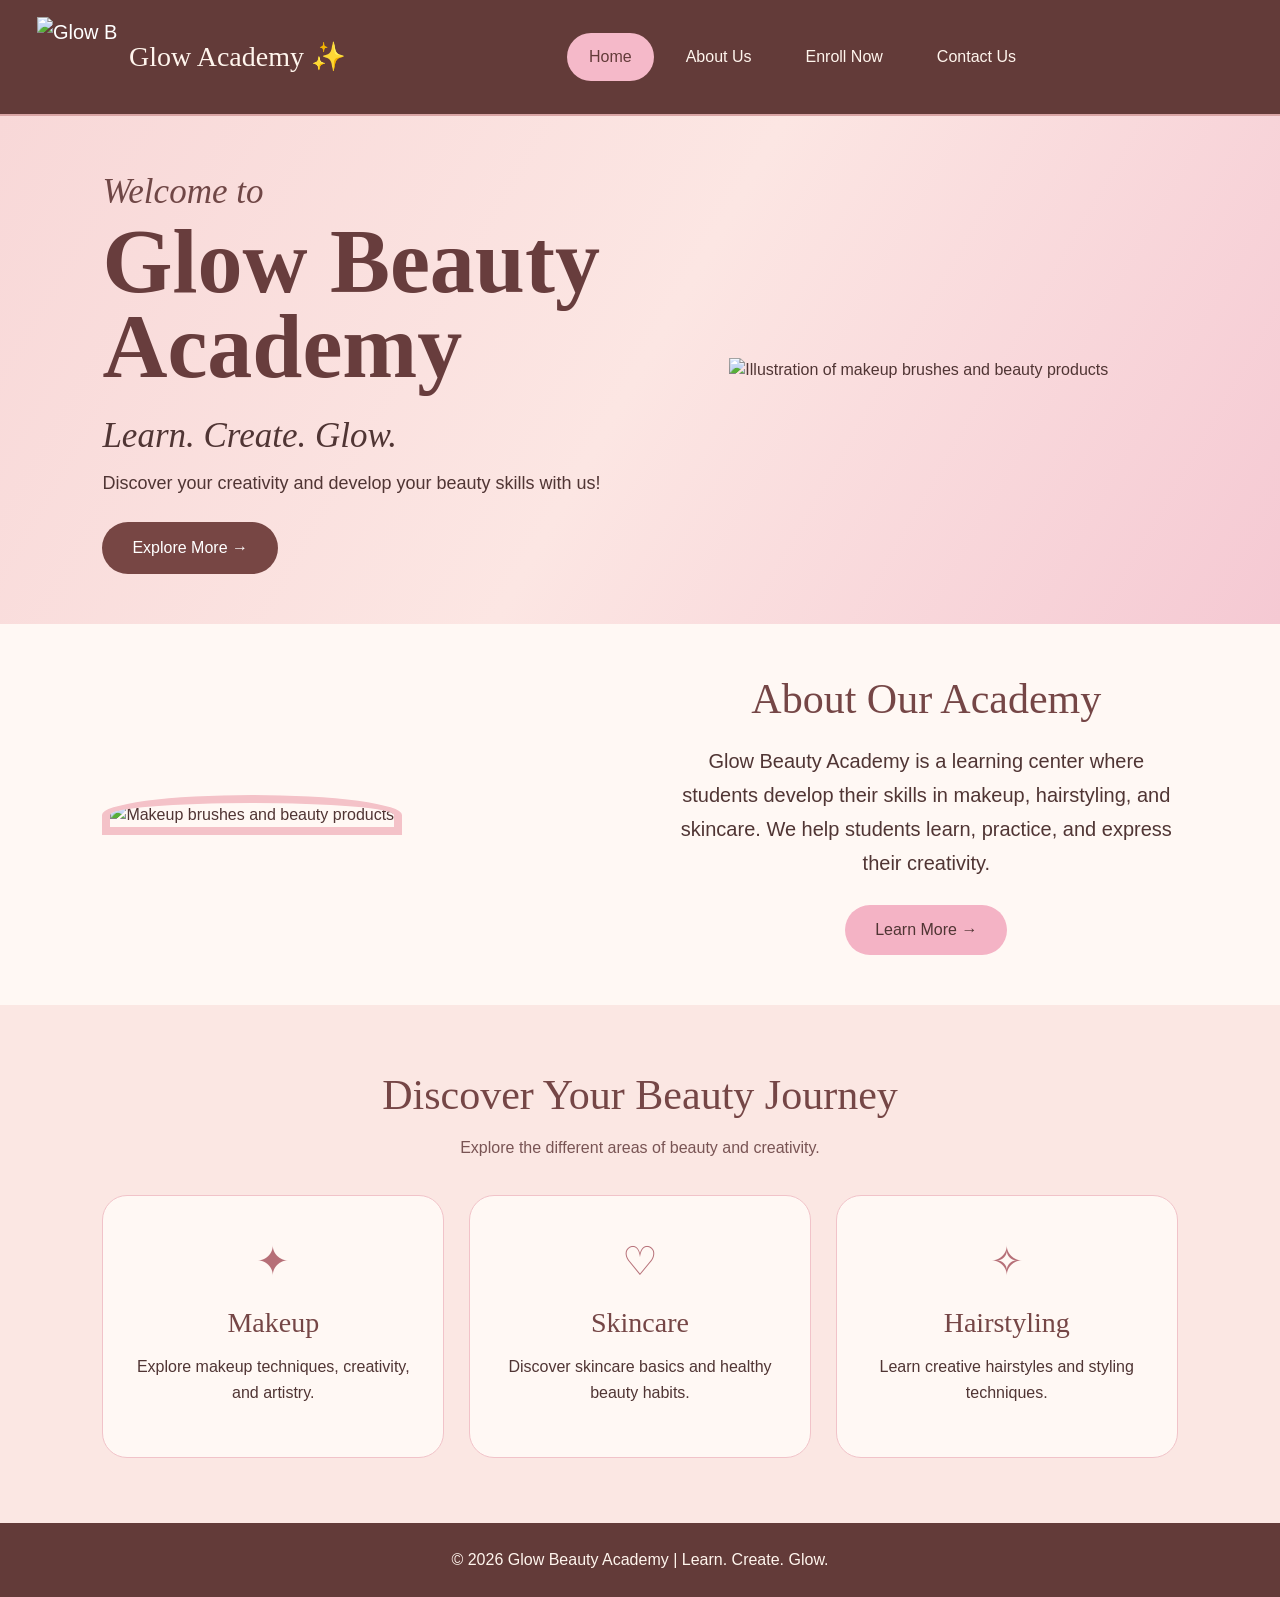
==== index.html @ 5b2344ee "Add files via upload" ====
<!DOCTYPE html>
<html lang="en">
<head>
    <title>Glow Beauty Academy | Home</title>
    <meta charset="utf-8">
    <meta name="viewport" content="width=device-width, initial-scale=1">

    <link href="https://cdn.jsdelivr.net/npm/bootstrap@5.3.3/dist/css/bootstrap.min.css" rel="stylesheet">
    <script src="https://cdn.jsdelivr.net/npm/bootstrap@5.3.3/dist/js/bootstrap.bundle.min.js"></script>

    <link href="styles.css" rel="stylesheet">
</head>

<body>

<!-- Navigation Bar -->
<nav class="navbar navbar-expand-sm navbar-dark glow-navbar">
    <div class="container-fluid">

        <a class="navbar-brand" href="index.html">
            <img src="Logo.png" alt="Glow Beauty Academy logo" height="50">
            <span class="brand-name">Glow Academy ✨</span>
        </a>

        <button class="navbar-toggler" type="button"
                data-bs-toggle="collapse"
                data-bs-target="#mynavbar"
                aria-controls="mynavbar"
                aria-expanded="false"
                aria-label="Toggle navigation">

            <span class="navbar-toggler-icon"></span>
        </button>

        <div class="collapse navbar-collapse" id="mynavbar">

            <ul class="navbar-nav mx-auto">

                <li class="nav-item">
                    <a class="nav-link active" href="index.html" target="_self">Home</a>
                </li>

                <li class="nav-item">
                    <a class="nav-link" href="about.html" target="_self">About Us</a>
                </li>

                <li class="nav-item">
                    <a class="nav-link" href="enroll.html" target="_self">Enroll Now</a>
                </li>

                <li class="nav-item">
                    <a class="nav-link" href="contact.html" target="_self">Contact Us</a>
                </li>

            </ul>

        </div>
    </div>
</nav>


<!-- Hero Section -->
<section class="hero-section">

    <div class="hero-content">

        <div class="hero-text">
            <p class="welcome-text">Welcome to</p>

            <h1>Glow Beauty<br>Academy</h1>

            <p class="hero-tagline">Learn. Create. Glow.</p>

            <p class="hero-description">
                Discover your creativity and develop your beauty skills with us!
            </p>

            <a href="about.html" class="btn btn-brown">
                Explore More →
            </a>
        </div>

        <div class="hero-image">
            <img src="https://khayest.pk/cdn/shop/articles/ChatGPT_Image_May_7_2026_02_29_23_PM_4bd46ae4-78e2-4949-a2ca-4e8f9810261a.png?v=1788110688"
                 alt="Illustration of makeup brushes and beauty products">
        </div>

    </div>

</section>


<!-- About Preview Section -->
<section class="about-preview">

    <div class="about-preview-image">
        <img src="https://thumbs.dreamstime.com/b/professional-makeup-brushes-tools-make-up-products-set-natural-white-table-73691254.jpg"
             alt="Makeup brushes and beauty products">
    </div>

    <div class="about-preview-text">

        <h2>About Our Academy</h2>

        <p>
            Glow Beauty Academy is a learning center where students
            develop their skills in makeup, hairstyling, and skincare.
            We help students learn, practice, and express their creativity.
        </p>

        <a href="about.html" class="btn btn-pink">
            Learn More →
        </a>

    </div>

</section>


<!-- Beauty Categories -->
<section class="beauty-categories">

    <h2>Discover Your Beauty Journey</h2>

    <p class="section-subtitle">
        Explore the different areas of beauty and creativity.
    </p>

    <div class="category-container">

        <div class="category-card">
            <div class="category-icon">✦</div>
            <h3>Makeup</h3>
            <p>
                Explore makeup techniques, creativity, and artistry.
            </p>
        </div>

        <div class="category-card">
            <div class="category-icon">♡</div>
            <h3>Skincare</h3>
            <p>
                Discover skincare basics and healthy beauty habits.
            </p>
        </div>

        <div class="category-card">
            <div class="category-icon">✧</div>
            <h3>Hairstyling</h3>
            <p>
                Learn creative hairstyles and styling techniques.
            </p>
        </div>

    </div>

</section>


<!-- Footer -->
<footer class="footer">
    <p>© 2026 Glow Beauty Academy | Learn. Create. Glow.</p>
</footer>


</body>
</html>
---- styles.css ----
/* ==============================
   GLOW BEAUTY ACADEMY
   EXTERNAL CSS
============================== */


/* GENERAL */

* {
    box-sizing: border-box;
}

body {
    margin: 0;
    font-family: Arial, Helvetica, sans-serif;
    background-color: #fff8f4;
    color: #503534;
}

h1, h2, h3 {
    font-family: Georgia, "Times New Roman", serif;
}

a {
    text-decoration: none;
}


/* ==============================
   NAVIGATION BAR
============================== */

.glow-navbar {
    background-color: #633b39;
    padding: 12px 25px;
    border-bottom: 2px solid #d9a5a5;
}

.navbar-brand {
    display: flex;
    align-items: center;
    gap: 12px;
}

.navbar-brand img {
    width: 80px;
    height: 80px;
    object-fit: cover;
}

.brand-name {
    font-family: Georgia, "Times New Roman", serif;
    font-size: 28px;
    color: #fff5ed;
}

.navbar-nav {
    align-items: center;
    gap: 10px;
}

.navbar-nav .nav-link {
    color: #fff5ed;
    padding: 12px 22px !important;
    border-radius: 30px;
    transition: 0.3s;
}

.navbar-nav .nav-link:hover {
    background-color: #f5b9c9;
    color: #633b39;
}

.navbar-nav .nav-link.active {
    background-color: #f5b9c9;
    color: #633b39;
}

.navbar-toggler {
    border: 1px solid #f5b9c9;
}


/* ==============================
   HOME HERO SECTION
============================== */

.hero-section {
    background:
        linear-gradient(
            120deg,
            #f8d8d8,
            #fce6e3,
            #f5c9d3
        );

    padding: 50px 8%;
    overflow: hidden;
}

.hero-content {
    display: flex;
    align-items: center;
    justify-content: space-between;
    gap: 40px;
}

.hero-text {
    flex: 1;
}

.welcome-text {
    font-family: Georgia, "Times New Roman", serif;
    font-style: italic;
    font-size: 35px;
    margin-bottom: 0;
    color: #704746;
}

.hero-text h1 {
    font-size: 90px;
    font-weight: bold;
    line-height: 0.95;
    color: #683d3d;
    margin-bottom: 20px;
}

.hero-tagline {
    font-family: Georgia, "Times New Roman", serif;
    font-style: italic;
    font-size: 35px;
    margin-bottom: 8px;
}

.hero-description {
    font-size: 18px;
    margin-bottom: 25px;
}

.hero-image {
    flex: 1;
    text-align: center;
}

.hero-image img {
    width: 1000%;
    max-width: 800px;
    height: 1000%;
    object-fit: contain;
}


/* ==============================
   BUTTONS
============================== */

.btn-brown {
    background-color: #774644;
    color: white;
    border: none;
    border-radius: 30px;
    padding: 14px 30px;
    transition: 0.3s;
}

.btn-brown:hover {
    background-color: #522f30;
    color: white;
    transform: translateY(-2px);
}

.btn-pink {
    background-color: #f4b3c5;
    color: #503534;
    border: none;
    border-radius: 30px;
    padding: 13px 30px;
    transition: 0.3s;
}

.btn-pink:hover {
    background-color: #e99aaf;
    color: #503534;
    transform: translateY(-2px);
}


/* ==============================
   HOME ABOUT PREVIEW
============================== */

.about-preview {
    display: flex;
    align-items: center;
    gap: 70px;
    padding: 50px 8%;
    background-color: #fff8f4;
}

.about-preview-image {
    flex: 1;
}

.about-preview-image img {
    width: 100%;
    max-width: 500px;
    height: 380px;
    object-fit: cover;
    border-radius: 50% 50% 0 0;
    border: 8px solid #f4c2c8;
}

.about-preview-text {
    flex: 1;
    text-align: center;
}

.about-preview-text h2 {
    font-size: 42px;
    color: #754646;
    margin-bottom: 20px;
}

.about-preview-text p {
    font-size: 20px;
    line-height: 1.7;
    margin-bottom: 25px;
}


/* ==============================
   BEAUTY CATEGORIES
============================== */

.beauty-categories {
    padding: 65px 8%;
    text-align: center;
    background-color: #fbe7e3;
}

.beauty-categories h2 {
    font-size: 42px;
    color: #754646;
    margin-bottom: 15px;
}

.section-subtitle {
    color: #795454;
    margin-bottom: 35px;
}

.category-container {
    display: flex;
    justify-content: center;
    gap: 25px;
    flex-wrap: wrap;
}

.category-card {
    background-color: #fff8f4;
    padding: 35px 25px;
    border-radius: 25px;
    flex: 1;
    min-width: 220px;
    max-width: 350px;
    border: 1px solid #f1c3c9;
    transition: 0.3s;
}

.category-card:hover {
    transform: translateY(-5px);
    box-shadow: 0 8px 20px rgba(100, 55, 55, 0.12);
}

.category-icon {
    font-size: 40px;
    color: #b66f77;
    margin-bottom: 15px;
}

.category-card h3 {
    color: #754646;
    margin-bottom: 15px;
}

.category-card p {
    line-height: 1.6;
}


/* ==============================
   INNER PAGE HERO
============================== */

.page-hero {
    text-align: center;
    padding: 65px 20px;
    background:
        linear-gradient(
            120deg,
            #f8d8d8,
            #fce6e3,
            #f5c9d3
        );
}

.page-hero h1 {
    font-size: 55px;
    color: #683d3d;
    margin: 15px 0;
}

.page-hero p:not(.welcome-text) {
    font-size: 18px;
}


/* ==============================
   ABOUT PAGE
============================== */

.about-page-content {
    display: flex;
    align-items: center;
    gap: 60px;
    padding: 65px 8%;
}

.about-page-image {
    flex: 1;
}

.about-page-image img {
    width: 100%;
    height: 400px;
    object-fit: cover;
    border-radius: 30px;
    border: 8px solid #f3c3c8;
}

.about-page-text {
    flex: 1;
}

.about-page-text h2 {
    color: #754646;
    font-size: 42px;
    margin-bottom: 25px;
}

.about-page-text p {
    font-size: 18px;
    line-height: 1.8;
}


/* MISSION AND VISION */

.mission-vision {
    display: flex;
    gap: 30px;
    padding: 50px 8%;
    background-color: #fbe7e3;
}

.mission-card,
.vision-card {
    flex: 1;
    padding: 40px;
    background-color: #fff8f4;
    border-radius: 25px;
    border: 1px solid #f1c3c9;
}

.mission-card h2,
.vision-card h2 {
    color: #754646;
    margin-bottom: 20px;
}

.mission-card p,
.vision-card p {
    line-height: 1.8;
}


/* ==============================
   ENROLLMENT PAGE
============================== */

.form-section {
    padding: 60px 20px;
    background-color: #fff8f4;
}

.form-container {
    max-width: 700px;
    margin: auto;
    background-color: #fbe7e3;
    padding: 40px;
    border-radius: 30px;
    border: 1px solid #f1c3c9;
}

.form-container h2 {
    text-align: center;
    color: #754646;
    font-size: 40px;
    margin-bottom: 15px;
}

.form-container .section-subtitle {
    text-align: center;
}

.form-label {
    color: #633b39;
    font-weight: bold;
}

.form-control,
.form-select {
    border: 1px solid #d9a5a5;
    border-radius: 12px;
    padding: 12px;
    background-color: #fff8f4;
}

.form-control:focus,
.form-select:focus {
    border-color: #b66f77;
    box-shadow: 0 0 5px rgba(182, 111, 119, 0.3);
}

.form-button {
    width: 100%;
    margin-top: 10px;
}

.form-note {
    text-align: center;
    font-size: 13px;
    margin-top: 20px;
    color: #866969;
}


/* ==============================
   CONTACT PAGE
============================== */

.contact-section {
    display: flex;
    gap: 50px;
    padding: 60px 8%;
    background-color: #fff8f4;
}

.contact-info {
    flex: 1;
    background-color: #fbe7e3;
    padding: 40px;
    border-radius: 30px;
}

.contact-info h2 {
    color: #754646;
    font-size: 40px;
    margin-bottom: 20px;
}

.contact-info > p {
    line-height: 1.7;
    margin-bottom: 30px;
}

.contact-item {
    margin-bottom: 25px;
}

.contact-item h3 {
    font-size: 22px;
    color: #754646;
}

.contact-form-container {
    flex: 1;
    padding: 40px;
    background-color: #fbe7e3;
    border-radius: 30px;
}

.contact-form-container h2 {
    color: #754646;
    margin-bottom: 25px;
    font-size: 35px;
}


/* ==============================
   FOOTER
============================== */

.footer {
    background-color: #633b39;
    color: #fff5ed;
    text-align: center;
    padding: 25px 15px;
}

.footer p {
    margin: 0;
}


/* ==============================
   RESPONSIVE DESIGN
============================== */

@media screen and (max-width: 768px) {

    .hero-content,
    .about-preview,
    .about-page-content,
    .mission-vision,
    .contact-section {
        flex-direction: column;
    }

    .hero-text h1 {
        font-size: 55px;
    }

    .welcome-text {
        font-size: 28px;
    }

    .hero-tagline {
        font-size: 27px;
    }

    .hero-image img {
        max-width: 400px;
    }

    .about-preview {
        gap: 30px;
    }

    .about-preview-image img {
        height: 300px;
    }

    .about-preview-text h2,
    .about-page-text h2 {
        font-size: 32px;
    }

    .page-hero h1 {
        font-size: 38px;
    }

    .about-page-image img {
        height: 300px;
    }

    .mission-vision {
        gap: 20px;
    }

    .contact-section {
        gap: 25px;
    }

    .navbar-nav {
        align-items: flex-start;
    }

    .brand-name {
        font-size: 21px;
    }

}


@media screen and (max-width: 480px) {

    .hero-text h1 {
        font-size: 45px;
    }

    .hero-section {
        padding: 35px 6%;
    }

    .about-preview,
    .about-page-content {
        padding: 35px 6%;
    }

    .beauty-categories {
        padding: 40px 6%;
    }

    .form-container,
    .contact-form-container,
    .contact-info {
        padding: 25px;
    }

}
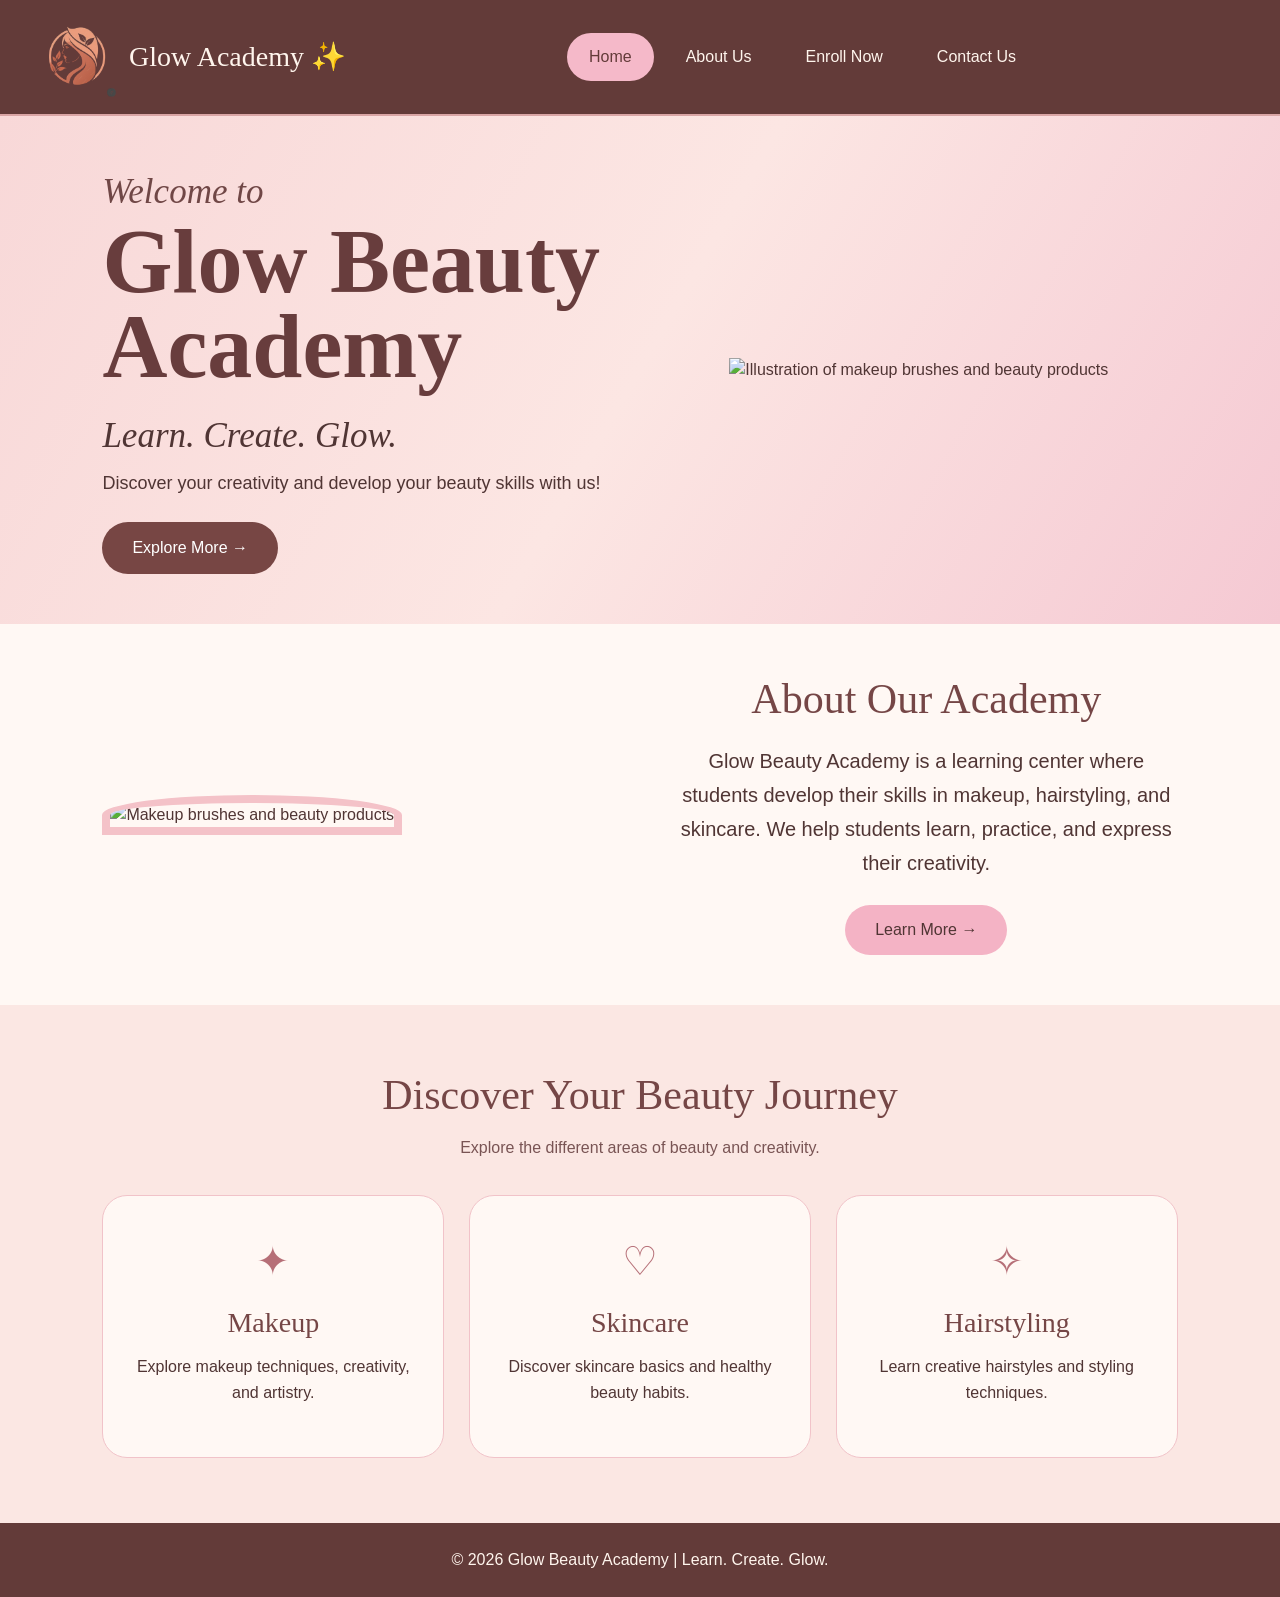
==== commit 42602bfb: "Fix HTML formatting and update logo image source" ====
--- a/index.html
+++ b/index.html
@@ -18,7 +18,7 @@
     <div class="container-fluid">
 
         <a class="navbar-brand" href="index.html">
-            <img src="Logo.png" alt="Glow Beauty Academy logo" height="50">
+            <img src="logo.png" alt="Glow Beauty Academy logo" height="50">
             <span class="brand-name">Glow Academy ✨</span>
         </a>
 
@@ -164,4 +164,4 @@
 
 
 </body>
-</html>+</html>
